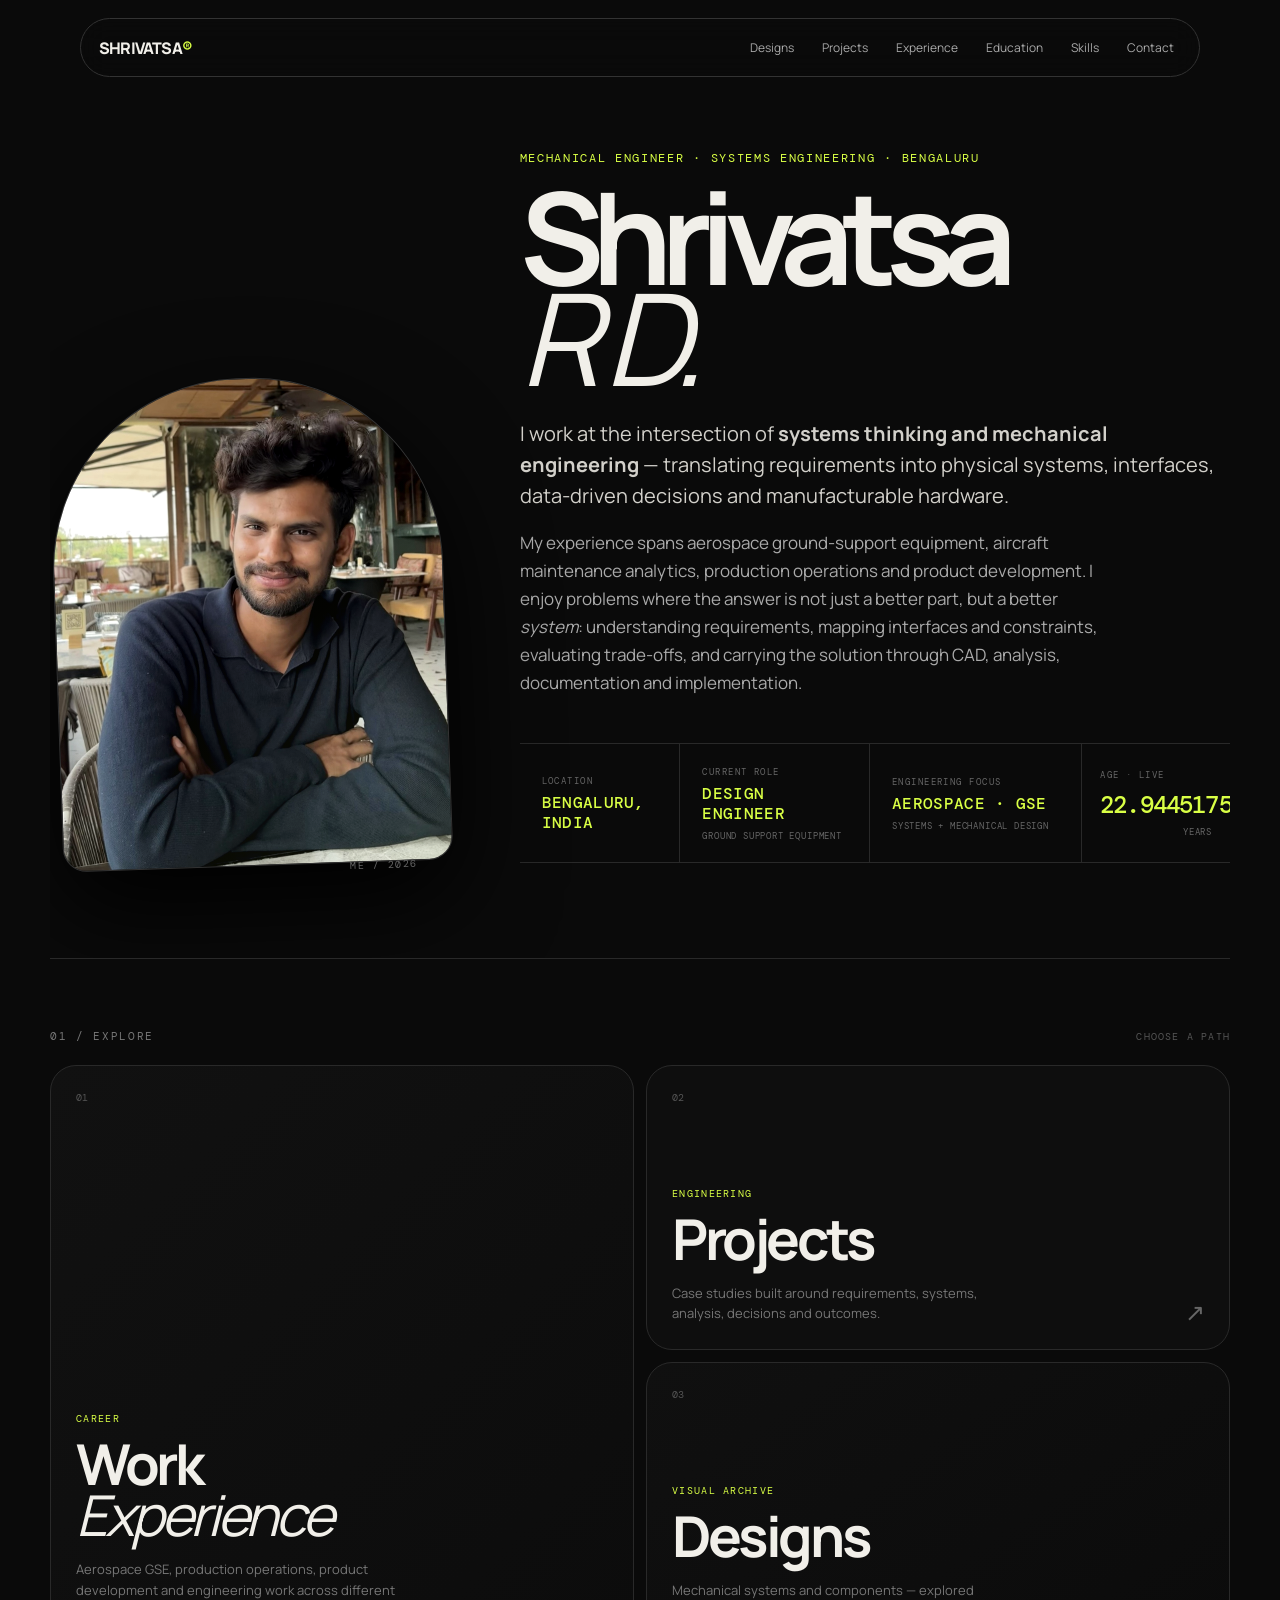
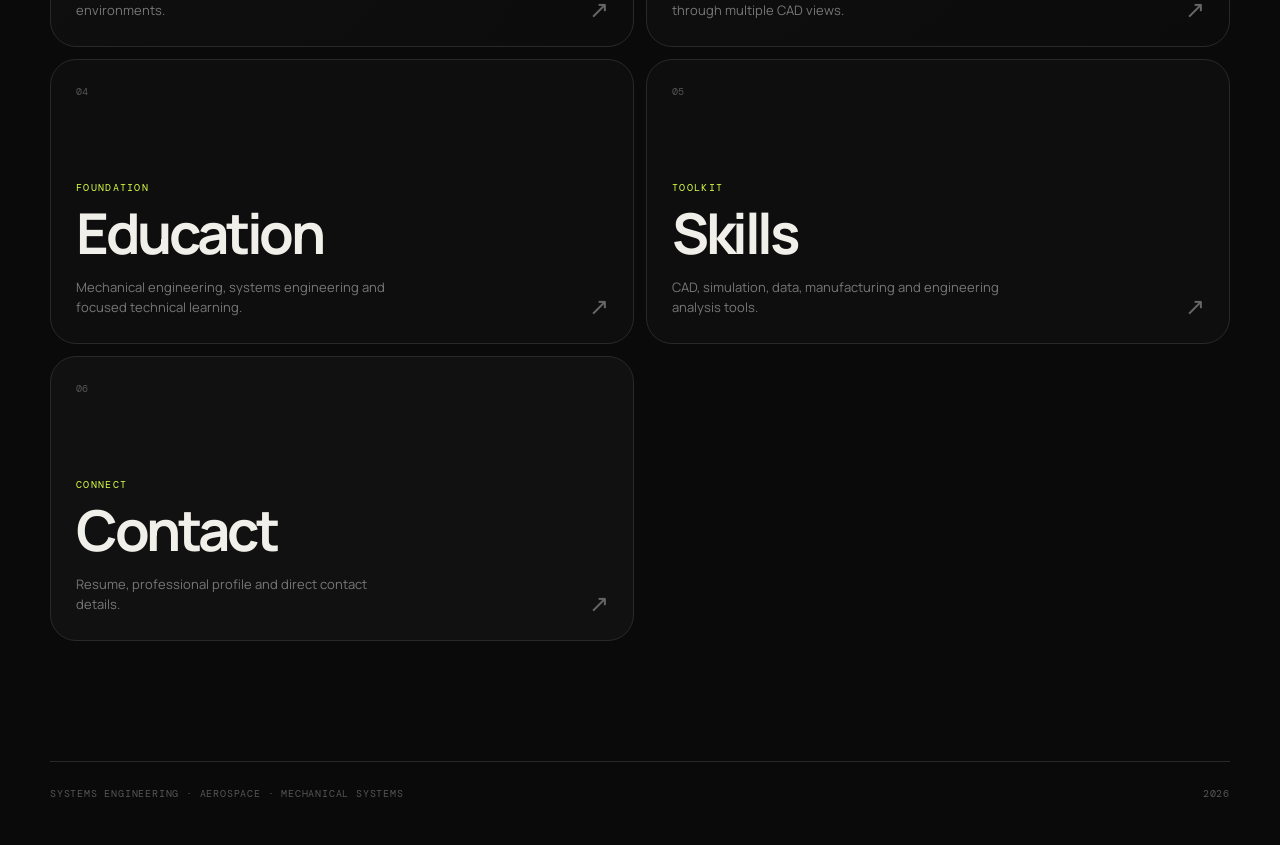
==== index.html @ e2cd22c7 "Move portfolio files to repository root" ====
<!doctype html>
<html lang="en">
<head>
<meta charset="utf-8"><meta name="viewport" content="width=device-width,initial-scale=1">
<title>Shrivatsa R D — Systems Engineering & Mechanical Design</title>
<link rel="stylesheet" href="css/style.css">
</head>
<body class="home-page">
<nav><a class="logo" href="index.html">SHRIVATSA<span>®</span></a><div class="links"><a href="designs.html">Designs</a><a href="projects.html">Projects</a><a href="experience.html">Experience</a><a href="education.html">Education</a><a href="skills.html">Skills</a><a href="contact.html">Contact</a></div></nav>
<main class="container home-hub">
<section class="home-intro">
  <div class="intro-visual"><div class="portrait-frame"><img src="assets/profile.jpg" alt="Shrivatsa R D"></div><span class="portrait-note">ME / 2026</span></div>
  <div class="intro-copy">
    <div class="kicker">Mechanical Engineer · Systems Engineering · Bengaluru</div>
    <h1>Shrivatsa<br><i>R D.</i></h1>
    <p class="intro-lead">I work at the intersection of <strong>systems thinking and mechanical engineering</strong> — translating requirements into physical systems, interfaces, data-driven decisions and manufacturable hardware.</p>
    <p class="intro-detail">My experience spans aerospace ground-support equipment, aircraft maintenance analytics, production operations and product development. I enjoy problems where the answer is not just a better part, but a better <em>system</em>: understanding requirements, mapping interfaces and constraints, evaluating trade-offs, and carrying the solution through CAD, analysis, documentation and implementation.</p>
    <div class="profile-snapshot">
  <div class="snapshot-item"><small>LOCATION</small><strong>BENGALURU, INDIA</strong></div>
  <div class="snapshot-item"><small>CURRENT ROLE</small><strong>DESIGN ENGINEER</strong><span>GROUND SUPPORT EQUIPMENT</span></div>
  <div class="snapshot-item"><small>ENGINEERING FOCUS</small><strong>AEROSPACE · GSE</strong><span>SYSTEMS + MECHANICAL DESIGN</span></div>
  <div class="snapshot-item age-readout"><small>AGE · LIVE</small><strong id="live-age">22.0000000000</strong><span>YEARS</span></div>
</div>
  </div>
</section>
<section class="hub-section">
  <div class="hub-heading"><span class="eyebrow">01 / Explore</span><span class="hub-caption">Choose a path</span></div>
  <div class="hub-grid">
    <a class="hub-card hub-card-large" href="experience.html"><span class="hub-index">01</span><div><span class="hub-label">Career</span><h2>Work<br><i>Experience</i></h2><p>Aerospace GSE, production operations, product development and engineering work across different environments.</p></div><span class="hub-arrow">↗</span></a>
    <a class="hub-card" href="projects.html"><span class="hub-index">02</span><div><span class="hub-label">Engineering</span><h2>Projects</h2><p>Case studies built around requirements, systems, analysis, decisions and outcomes.</p></div><span class="hub-arrow">↗</span></a>
    <a class="hub-card hub-design" href="designs.html"><span class="hub-index">03</span><div><span class="hub-label">Visual archive</span><h2>Designs</h2><p>Mechanical systems and components — explored through multiple CAD views.</p></div><span class="hub-arrow">↗</span></a>
    <a class="hub-card" href="education.html"><span class="hub-index">04</span><div><span class="hub-label">Foundation</span><h2>Education</h2><p>Mechanical engineering, systems engineering and focused technical learning.</p></div><span class="hub-arrow">↗</span></a>
    <a class="hub-card" href="skills.html"><span class="hub-index">05</span><div><span class="hub-label">Toolkit</span><h2>Skills</h2><p>CAD, simulation, data, manufacturing and engineering analysis tools.</p></div><span class="hub-arrow">↗</span></a>
    <a class="hub-card hub-contact" href="contact.html"><span class="hub-index">06</span><div><span class="hub-label">Connect</span><h2>Contact</h2><p>Resume, professional profile and direct contact details.</p></div><span class="hub-arrow">↗</span></a>
  </div>
</section>
<section class="home-end"><span>SYSTEMS ENGINEERING · AEROSPACE · MECHANICAL SYSTEMS</span><span>2026</span></section>
</main>
<script src="js/main.js"></script></body></html>
---- css/style.css ----
@import url('https://fonts.googleapis.com/css2?family=DM+Mono:wght@300;400;500&family=Manrope:wght@400;500;600;700;800&display=swap');
:root{--bg:#0a0a0a;--fg:#f1efe9;--muted:#92908a;--line:#292929;--accent:#d9ff45}
*{box-sizing:border-box}html{scroll-behavior:smooth}body{margin:0;background:var(--bg);color:var(--fg);font-family:Manrope,Arial,sans-serif}a{color:inherit;text-decoration:none}img{max-width:100%;display:block}
nav{position:fixed;z-index:20;top:18px;left:50%;transform:translateX(-50%);width:min(1120px,calc(100% - 32px));display:flex;justify-content:space-between;align-items:center;padding:12px 14px 12px 18px;border:1px solid #333;background:#0a0a0acc;backdrop-filter:blur(14px);border-radius:999px}
.logo{font-weight:800;letter-spacing:-.05em}.logo span{color:var(--accent)}
.links{display:flex;gap:6px}.links a{font-size:12px;color:#aaa;padding:8px 11px;border-radius:999px}.links a:hover,.links a.active{background:#202020;color:#fff}
.container{width:min(1120px,calc(100% - 40px));margin:auto}.hero{min-height:92vh;display:grid;align-items:end;padding:150px 0 70px;position:relative;overflow:hidden}
.kicker{font:12px 'DM Mono',monospace;color:var(--accent);text-transform:uppercase;letter-spacing:.14em}.hero h1{font-size:clamp(56px,10vw,132px);line-height:.84;letter-spacing:-.075em;margin:18px 0 30px;max-width:1050px}.hero p{max-width:620px;color:#b0aea7;font-size:17px;line-height:1.65}
.grid2{display:grid;grid-template-columns:1.4fr .6fr;gap:80px}.section{padding:100px 0;border-top:1px solid var(--line)}.section h2{font-size:42px;letter-spacing:-.05em;margin:0 0 35px}.eyebrow{font:11px 'DM Mono';color:#777;text-transform:uppercase;letter-spacing:.15em}
.cards{display:grid;grid-template-columns:repeat(2,1fr);gap:14px}.card{border:1px solid var(--line);border-radius:24px;overflow:hidden;background:#101010;transition:.35s}.card:hover{transform:translateY(-7px);border-color:#555}.card .media{aspect-ratio:1.35;background:#161616;overflow:hidden}.card img{width:100%;height:100%;object-fit:cover;transition:.6s}.card:hover img{transform:scale(1.035)}.cardbody{padding:22px}.card h3{font-size:22px;margin:0 0 9px;letter-spacing:-.035em}.card p{margin:0;color:#85837d;font-size:13px;line-height:1.6}.tags{display:flex;flex-wrap:wrap;gap:7px;margin-top:16px}.tag{font:10px 'DM Mono';border:1px solid #333;padding:6px 8px;border-radius:999px;color:#aaa}
.list{display:grid;gap:0}.row{display:grid;grid-template-columns:170px 1fr;gap:30px;padding:28px 0;border-top:1px solid var(--line)}.row:first-child{border-top:0}.date{font:11px 'DM Mono';color:#777}.row h3{margin:0 0 8px;font-size:21px}.row h4{margin:0 0 15px;color:#aaa;font-weight:500}.row ul{margin:0;padding-left:18px;color:#9a9891;line-height:1.75;font-size:14px}
.skillgrid{display:grid;grid-template-columns:repeat(3,1fr);gap:1px;background:var(--line);border:1px solid var(--line)}.skill{background:var(--bg);padding:25px}.skill b{display:block;margin-bottom:8px}.skill small{color:#777}
footer{padding:80px 0 35px;color:#666;font:11px 'DM Mono';display:flex;justify-content:space-between}
.design-stage{position:relative;height:690px;margin-top:30px;overflow:hidden;border:1px solid var(--line);border-radius:30px;background:radial-gradient(circle at 50% 50%,#191919,#090909 65%)}.design-stage:before{content:"";position:absolute;inset:0;background-image:linear-gradient(#ffffff08 1px,transparent 1px),linear-gradient(90deg,#ffffff08 1px,transparent 1px);background-size:60px 60px;mask-image:linear-gradient(to bottom,transparent,#000 20%,#000 80%,transparent)}
.design-slide{position:absolute;inset:6%;display:flex;align-items:center;justify-content:center;opacity:0;transform:translateY(70px) scale(.86) rotate(-2deg);transition:opacity .7s,transform .8s}.design-slide.active{opacity:1;transform:translateY(0) scale(1) rotate(0)}.design-slide img{max-height:82%;max-width:86%;object-fit:contain;filter:drop-shadow(0 30px 40px #000)}.design-label{position:absolute;left:28px;bottom:25px;font:12px 'DM Mono';color:#888}.design-counter{position:absolute;right:28px;top:25px;font:11px 'DM Mono';color:#777}
.project-hero{padding:160px 0 70px}.project-hero h1{font-size:clamp(45px,7vw,90px);line-height:.9;letter-spacing:-.065em;max-width:900px;margin:15px 0}.meta{display:flex;gap:9px;flex-wrap:wrap;margin:25px 0}.project-content{display:grid;grid-template-columns:1fr 1.6fr;gap:80px;padding-bottom:100px}.project-content .copy{color:#a5a29b;line-height:1.8;font-size:15px}.project-content h2{color:#fff;font-size:14px;text-transform:uppercase;letter-spacing:.1em;margin-top:38px}.project-images{display:grid;gap:14px}.project-images img{width:100%;border-radius:18px;background:#111}
.back{font:11px 'DM Mono';color:#777}.metric{font-size:38px;letter-spacing:-.05em;color:var(--accent);font-weight:700}.metriclabel{font-size:12px;color:#777;margin-top:4px}
@media(max-width:760px){nav{top:10px}.links a{display:none}.links a:nth-child(2),.links a:nth-child(4){display:block}.hero{min-height:82vh;padding-top:120px}.hero h1{font-size:64px}.grid2,.project-content{grid-template-columns:1fr;gap:35px}.cards{grid-template-columns:1fr}.row{grid-template-columns:1fr;gap:8px}.skillgrid{grid-template-columns:1fr 1fr}.design-stage{height:500px}footer{display:block;line-height:2}.section{padding:70px 0}}

/* Home hub */
.home-hub{width:min(1180px,calc(100% - 40px))}.home-intro{min-height:88vh;padding:170px 0 75px;display:flex;flex-direction:column;justify-content:flex-end}.home-intro h1{font-size:clamp(76px,13vw,175px);line-height:.78;letter-spacing:-.09em;margin:22px 0 35px}.home-intro h1 i{font-weight:400}.home-intro p{max-width:590px;color:#aaa;font-size:17px;line-height:1.65;margin:0}.scroll-note{margin-top:65px;font:10px 'DM Mono';letter-spacing:.16em;color:#777}.scroll-note span{color:var(--accent);font-size:17px;margin-left:8px}.hub-section{padding:90px 0 120px;border-top:1px solid var(--line)}.hub-heading{display:flex;justify-content:space-between;align-items:center;margin-bottom:22px}.hub-caption{font:10px 'DM Mono';color:#555;text-transform:uppercase;letter-spacing:.12em}.hub-grid{display:grid;grid-template-columns:repeat(2,1fr);gap:12px}.hub-card{min-height:285px;border:1px solid var(--line);border-radius:26px;background:#0e0e0e;padding:25px;display:flex;flex-direction:column;justify-content:space-between;position:relative;overflow:hidden;transition:transform .45s cubic-bezier(.2,.8,.2,1),border-color .3s,background .3s}.hub-card:hover{transform:translateY(-7px);border-color:#505050;background:#141414}.hub-card::after{content:"";position:absolute;width:190px;height:190px;border-radius:50%;right:-75px;bottom:-85px;background:var(--accent);opacity:0;filter:blur(35px);transition:.5s}.hub-card:hover::after{opacity:.08}.hub-card-large{grid-row:span 2;min-height:582px}.hub-index{font:10px 'DM Mono';color:#555}.hub-label{font:10px 'DM Mono';color:var(--accent);text-transform:uppercase;letter-spacing:.13em}.hub-card h2{font-size:clamp(35px,4.4vw,62px);line-height:.9;letter-spacing:-.06em;margin:12px 0 18px}.hub-card h2 i{font-weight:400}.hub-card p{max-width:330px;color:#777;font-size:13px;line-height:1.6;margin:0}.hub-arrow{position:absolute;right:24px;bottom:21px;font-size:24px;color:#666;transition:.3s}.hub-card:hover .hub-arrow{color:var(--accent);transform:translate(3px,-3px)}.hub-design{background:linear-gradient(145deg,#101010,#0b0b0b)}.hub-contact{background:#111}.home-end{display:flex;justify-content:space-between;padding:25px 0 45px;border-top:1px solid var(--line);font:10px 'DM Mono';color:#555;letter-spacing:.08em}
@media(max-width:760px){.profile-snapshot{grid-template-columns:1fr 1fr}.snapshot-item:nth-child(2){border-right:0}.snapshot-item:nth-child(3){border-top:1px solid var(--line)}.snapshot-item:nth-child(4){border-top:1px solid var(--line)}.snapshot-item.age-readout{border-left:1px solid var(--line);}.home-intro{min-height:80vh;padding-top:120px}.home-intro h1{font-size:76px}.home-intro p{font-size:15px}.hub-grid{grid-template-columns:1fr}.hub-card-large{grid-row:auto;min-height:400px}.hub-card{min-height:250px}.home-end{display:block;line-height:2}.home-end span{display:block}}

/* Systems-oriented home / profile */
.home-intro{min-height:100vh;padding:150px 0 85px;display:grid;grid-template-columns:minmax(300px,.72fr) minmax(0,1.28fr);gap:70px;align-items:end;position:relative;overflow:hidden}
.intro-visual{position:relative;align-self:stretch;display:flex;align-items:flex-end;justify-content:center;padding-bottom:8px}.portrait-frame{width:min(390px,100%);aspect-ratio:4/5;overflow:hidden;border-radius:190px 190px 24px 24px;border:1px solid #333;background:#121212;box-shadow:0 35px 100px #000;transform:rotate(-2deg);position:relative}.portrait-frame:after{content:"";position:absolute;inset:0;background:linear-gradient(145deg,transparent 45%,#d9ff4512);pointer-events:none}.portrait-frame img{width:100%;height:100%;object-fit:cover;object-position:center 35%;filter:saturate(.82) contrast(1.05)}.portrait-note{position:absolute;bottom:2px;right:8%;font:10px 'DM Mono';letter-spacing:.15em;color:#666;transform:rotate(-2deg)}
.intro-copy{padding-bottom:10px}.home-intro h1{font-size:clamp(72px,10vw,150px);line-height:.79;letter-spacing:-.09em;margin:20px 0 30px}.home-intro h1 i{font-weight:400}.intro-lead{max-width:700px!important;color:#d2d0ca!important;font-size:20px!important;line-height:1.55!important;margin:0 0 18px!important}.intro-detail{max-width:690px;color:#85837d;font-size:14px;line-height:1.8;margin:0}.intro-meta{display:flex;gap:22px;flex-wrap:wrap;margin-top:34px;font:10px 'DM Mono';letter-spacing:.12em;color:#5e5c57}.intro-meta span:first-child{color:var(--accent)}
.page-intro{color:#999;max-width:680px;line-height:1.75;font-size:15px}.hub-section{padding-top:70px}.hub-card-large{background:linear-gradient(135deg,#111,#0c0c0c)}

/* NH90 interactive case study */
.nh90-feature{display:grid;grid-template-columns:.82fr 1.18fr;gap:55px;align-items:stretch;padding-bottom:95px}.nh90-copy{padding:25px 0}.nh90-copy h2{font-size:clamp(34px,4vw,58px);line-height:.98;letter-spacing:-.055em;margin:18px 0 25px}.nh90-copy p{color:#999;line-height:1.8;font-size:15px}.nh90-copy strong{color:#ddd;font-weight:600}.nh90-statrow{display:grid;grid-template-columns:repeat(3,1fr);gap:1px;margin-top:38px;border:1px solid var(--line);background:var(--line)}.nh90-statrow div{background:#0c0c0c;padding:18px}.nh90-statrow b{display:block;font:20px 'DM Mono';color:var(--accent);margin-bottom:7px}.nh90-statrow span{font-size:10px;color:#666;text-transform:uppercase;letter-spacing:.08em}
.nh90-gallery{position:relative;min-height:620px;border:1px solid #292929;border-radius:28px;background:radial-gradient(circle at 50% 45%,#1b1b1b,#090909 68%);overflow:hidden}.nh90-gallery:before{content:"";position:absolute;inset:0;background-image:linear-gradient(#ffffff08 1px,transparent 1px),linear-gradient(90deg,#ffffff08 1px,transparent 1px);background-size:55px 55px;mask-image:linear-gradient(to bottom,transparent,#000 18%,#000 82%,transparent)}.gallery-track{position:absolute;inset:0}.gallery-slide{position:absolute;inset:45px 50px 75px;display:flex;align-items:center;justify-content:center;opacity:0;transform:translateX(50px) scale(.94);transition:opacity .45s ease,transform .55s cubic-bezier(.2,.8,.2,1);pointer-events:none;margin:0}.gallery-slide.active{opacity:1;transform:translateX(0) scale(1);pointer-events:auto}.gallery-slide img{max-width:100%;max-height:100%;width:auto;height:auto;object-fit:contain;filter:drop-shadow(0 30px 35px #000)}.gallery-prev,.gallery-next{position:absolute;top:50%;transform:translateY(-50%);width:44px;height:44px;border:1px solid #3a3a3a;border-radius:50%;background:#0d0d0ddd;color:#eee;cursor:pointer;font-size:18px;z-index:3}.gallery-prev{left:18px}.gallery-next{right:18px}.gallery-prev:hover,.gallery-next:hover{border-color:#aaa;color:var(--accent)}.gallery-ui{position:absolute;left:24px;right:24px;bottom:20px;display:flex;justify-content:space-between;align-items:center;z-index:4}.gallery-count{font:10px 'DM Mono';color:#777}.gallery-dots{display:flex;gap:6px}.gallery-dots button{width:28px;height:3px;border:0;background:#333;padding:0;cursor:pointer}.gallery-dots button.active{background:var(--accent)}
.nh90-detail-grid{display:grid;grid-template-columns:.75fr 1.25fr;gap:90px}.nh90-detail-grid h2{font-size:clamp(32px,4vw,52px);line-height:1;letter-spacing:-.055em}.detail-copy{display:grid;grid-template-columns:1fr 1fr;gap:38px 45px}.detail-block{border-top:1px solid var(--line);padding-top:17px}.detail-block span{font:10px 'DM Mono';color:var(--accent);letter-spacing:.12em}.detail-block p{color:#888;font-size:13px;line-height:1.75;margin:12px 0 0}.process-flow{display:flex;align-items:center;justify-content:space-between;gap:12px;flex-wrap:wrap;margin-top:30px;padding:24px;border:1px solid var(--line);border-radius:18px;background:#0d0d0d;font:11px 'DM Mono';color:#999}.process-flow i{color:var(--accent);font-style:normal}.process-flow span{white-space:nowrap}

/* Design archive + modal */
.design-grid{display:grid;grid-template-columns:repeat(2,1fr);gap:14px;padding-bottom:100px}.design-card{appearance:none;text-align:left;color:inherit;font:inherit;border:1px solid var(--line);border-radius:26px;overflow:hidden;background:#0e0e0e;padding:0;cursor:pointer;position:relative;min-height:470px;display:flex;flex-direction:column;justify-content:flex-end;transition:transform .45s cubic-bezier(.2,.8,.2,1),border-color .3s}.design-card:hover{transform:translateY(-8px);border-color:#555}.design-card-wide{grid-column:1/-1;min-height:570px}.design-card img{position:absolute;inset:0;width:100%;height:100%;object-fit:contain;padding:25px;transition:transform .7s cubic-bezier(.2,.8,.2,1),filter .5s}.design-card:after{content:"";position:absolute;inset:45% 0 0;background:linear-gradient(transparent,#070707 80%)}.design-card:hover img{transform:scale(1.04) rotate(-1deg);filter:drop-shadow(0 25px 25px #000)}.design-card>div,.design-card>b,.design-no{position:relative;z-index:2}.design-card>div{padding:28px}.design-card>div span{font:10px 'DM Mono';color:var(--accent);letter-spacing:.12em}.design-card h2{font-size:clamp(28px,4vw,48px);line-height:.95;letter-spacing:-.06em;margin:10px 0 8px}.design-card p{margin:0;color:#777;font-size:12px}.design-card>b{position:absolute;right:25px;bottom:29px;font:10px 'DM Mono';color:#aaa}.design-no{position:absolute;left:25px;top:22px;font:10px 'DM Mono';color:#666}
.design-modal{position:fixed;inset:0;z-index:50;display:none;align-items:center;justify-content:center;padding:24px}.design-modal.open{display:flex}.modal-backdrop{position:absolute;inset:0;background:#000c;backdrop-filter:blur(18px)}.modal-panel{position:relative;z-index:2;width:min(1200px,100%);height:min(760px,90vh);display:grid;grid-template-columns:.42fr 1.58fr;border:1px solid #333;border-radius:30px;background:#0b0b0b;overflow:hidden;box-shadow:0 40px 120px #000}.modal-copy{padding:45px;display:flex;flex-direction:column;justify-content:flex-end;border-right:1px solid var(--line)}.modal-copy h2{font-size:clamp(35px,4vw,62px);line-height:.9;letter-spacing:-.06em;margin:12px 0 20px}.modal-copy p{color:#888;line-height:1.7;font-size:13px;margin:0 0 35px}.modal-count{font:11px 'DM Mono';color:#666}.modal-gallery{position:relative;display:flex;align-items:center;justify-content:center;background:radial-gradient(circle at center,#1a1a1a,#080808 70%);overflow:hidden}.modal-gallery img{max-width:88%;max-height:82%;object-fit:contain;filter:drop-shadow(0 35px 45px #000);transition:opacity .25s,transform .35s}.modal-prev,.modal-next{position:absolute;top:50%;transform:translateY(-50%);width:48px;height:48px;border-radius:50%;border:1px solid #444;background:#0b0b0dcc;color:#fff;font-size:18px;cursor:pointer}.modal-prev{left:22px}.modal-next{right:22px}.modal-prev:hover,.modal-next:hover{border-color:var(--accent);color:var(--accent)}.modal-close{position:absolute;right:18px;top:14px;z-index:4;background:none;border:0;color:#777;font-size:30px;cursor:pointer}.modal-close:hover{color:#fff}
@media(max-width:850px){.home-intro{grid-template-columns:1fr;gap:38px;padding-top:125px}.intro-visual{order:2;min-height:420px}.portrait-frame{width:min(330px,80%)}.intro-copy{order:1}.intro-lead{font-size:17px!important}.nh90-feature,.nh90-detail-grid{grid-template-columns:1fr;gap:35px}.nh90-gallery{min-height:500px}.detail-copy{grid-template-columns:1fr}.design-grid{grid-template-columns:1fr}.design-card-wide{grid-column:auto}.modal-panel{grid-template-columns:1fr;height:88vh}.modal-copy{padding:28px;border-right:0;border-bottom:1px solid var(--line);min-height:210px}.modal-gallery{min-height:0}.modal-copy p{margin-bottom:18px}}
@media(max-width:560px){.profile-snapshot{grid-template-columns:1fr}.snapshot-item,.snapshot-item.age-readout{border-right:0;border-top:1px solid var(--line);padding:18px 20px}.snapshot-item:first-child{border-top:0}.home-intro{padding-top:105px}.intro-visual{min-height:340px}.portrait-frame{width:78%}.intro-meta{gap:10px 15px}.nh90-statrow{grid-template-columns:1fr}.nh90-gallery{min-height:390px}.gallery-slide{inset:35px 35px 60px}.gallery-prev,.gallery-next{width:38px;height:38px}.process-flow{justify-content:flex-start}.process-flow i{display:none}.process-flow span{margin-right:8px}.design-card{min-height:400px}.design-card-wide{min-height:440px}}

.cert-link{color:var(--accent);font:10px "DM Mono";text-transform:uppercase;letter-spacing:.08em;margin-left:4px}.cert-link:hover{text-decoration:underline}

.age-readout{display:inline-grid;grid-template-columns:auto auto;grid-template-rows:auto auto;column-gap:9px;align-items:end;margin-left:auto;padding-left:18px;border-left:1px solid var(--line);min-width:170px}.age-readout small{grid-column:1/3;color:#666;font:9px 'DM Mono';letter-spacing:.16em;margin-bottom:4px}.age-readout strong{font:500 clamp(17px,2vw,25px) 'DM Mono';letter-spacing:-.04em;color:#f1f1ed;font-variant-numeric:tabular-nums}.age-readout em{font:normal 10px 'DM Mono';color:#666;margin-bottom:3px}.age-readout strong{transition:opacity .2s ease}.live-age-tick{opacity:.72}@media(max-width:760px){.age-readout{margin-left:0;width:100%;padding-left:0;border-left:0;border-top:1px solid var(--line);padding-top:14px;margin-top:4px;min-width:0}}

/* Experience redesign */
.experience-timeline{display:grid;gap:18px}.experience-card{border:1px solid var(--line);border-radius:26px;background:#0e0e0e;padding:26px;position:relative;overflow:hidden}.experience-card:before{content:"";position:absolute;left:0;top:0;bottom:0;width:2px;background:linear-gradient(var(--accent),transparent);opacity:.7}.experience-head{display:flex;align-items:center;justify-content:space-between;gap:25px;border-bottom:1px solid var(--line);padding-bottom:22px;margin-bottom:25px}.company-logo{width:170px;height:62px;border:1px solid #242424;border-radius:14px;background:#f5f5f2;padding:9px 13px;display:flex;align-items:center;justify-content:center;overflow:hidden}.company-logo img{max-height:100%;max-width:100%;object-fit:contain}.company-logo.pas-logo{background:#fff}.company-logo.toyota-logo{background:#f7f7f5}.experience-head .date{font-size:10px;color:#777;letter-spacing:.1em}.experience-main{display:grid;grid-template-columns:minmax(0,1.45fr) minmax(260px,.55fr);gap:45px}.experience-main h2{font-size:clamp(28px,3.2vw,46px);line-height:.98;letter-spacing:-.055em;margin:10px 0 10px}.experience-main h4{margin:0 0 20px;color:#aaa;font-weight:500}.experience-main ul{margin:0;padding-left:18px;color:#92908a;line-height:1.8;font-size:14px}.experience-links{border-left:1px solid var(--line);padding-left:25px;display:flex;flex-direction:column;align-items:stretch}.link-label{font:9px 'DM Mono';color:#555;letter-spacing:.15em;text-transform:uppercase;margin:4px 0 10px}.linked-project{display:flex;justify-content:space-between;gap:15px;border:1px solid #292929;border-radius:14px;padding:14px;color:#ddd;font-size:12px;line-height:1.45;transition:.3s;background:#111}.linked-project:hover{border-color:#555;transform:translateX(3px)}.linked-project b{color:var(--accent);font-size:15px}.linked-skills{display:flex;flex-wrap:wrap;gap:7px}.linked-skills a{font:9px 'DM Mono';border:1px solid #303030;border-radius:999px;padding:7px 9px;color:#999;transition:.25s}.linked-skills a:hover{border-color:var(--accent);color:var(--accent)}

/* Skills redesign */
.skill-flow{display:grid;grid-template-columns:1fr auto 1fr auto 1fr auto 1fr auto 1fr;gap:10px;align-items:stretch}.skill-flow>div{border:1px solid var(--line);border-radius:18px;background:#0e0e0e;padding:19px;min-height:145px;display:flex;flex-direction:column;justify-content:space-between}.skill-flow span,.cluster-no{font:9px 'DM Mono';color:var(--accent);letter-spacing:.12em}.skill-flow b{font-size:17px;letter-spacing:-.03em}.skill-flow small{color:#777;font-size:11px;line-height:1.5}.skill-flow>i{font:18px 'DM Mono';color:#444;align-self:center;font-style:normal}.skill-layout{display:grid;grid-template-columns:.55fr 1.45fr;gap:70px}.skill-layout h2{font-size:clamp(38px,4vw,60px);line-height:.92;margin-top:18px}.skill-intro{color:#777;line-height:1.75;font-size:13px}.skill-matrix{display:grid;grid-template-columns:repeat(2,1fr);gap:12px}.skill-cluster{border:1px solid var(--line);border-radius:22px;padding:24px;background:#0e0e0e;min-height:230px;transition:.3s;position:relative;overflow:hidden}.skill-cluster:hover{transform:translateY(-4px);border-color:#444}.skill-cluster:after{content:"";position:absolute;width:130px;height:130px;right:-70px;top:-70px;border-radius:50%;background:var(--accent);filter:blur(35px);opacity:.05}.skill-cluster h3{font-size:22px;letter-spacing:-.04em;margin:28px 0 10px}.skill-cluster p{color:#777;font-size:12px;line-height:1.7;margin:0}.skill-cluster .tags{margin-top:22px}.skill-cluster .tag{transition:.25s}.skill-cluster .tag:hover{border-color:var(--accent);color:var(--accent)}.tool-wall{display:flex;flex-wrap:wrap;gap:10px}.tool-wall span{border:1px solid #292929;border-radius:999px;padding:13px 16px;color:#aaa;font:11px 'DM Mono';background:#0d0d0d;transition:.25s}.tool-wall span:hover{color:#fff;border-color:#555;transform:translateY(-2px)}.soft-grid{display:grid;grid-template-columns:1fr 1fr;gap:14px}.soft-grid>div{border-top:1px solid var(--line);padding-top:16px}.soft-grid b{font-size:14px}.soft-grid p{color:#777;font-size:12px;line-height:1.7;margin:8px 0 0}
@media(max-width:980px){.experience-main{grid-template-columns:1fr}.experience-links{border-left:0;border-top:1px solid var(--line);padding:22px 0 0}.skill-flow{grid-template-columns:1fr 1fr;gap:12px}.skill-flow>i{display:none}.skill-layout{grid-template-columns:1fr;gap:40px}}
@media(max-width:760px){.experience-card{padding:20px}.experience-head{align-items:flex-start;flex-direction:column}.company-logo{width:150px}.skill-matrix{grid-template-columns:1fr}.soft-grid{grid-template-columns:1fr}.skill-flow{grid-template-columns:1fr}}
.life-entry{padding-top:70px}.life-entry .row{border:1px solid #292929;border-radius:22px;padding:28px 30px;background:#0e0e0e;transition:.3s}.life-entry .row:hover{border-color:#444;transform:translateY(-3px)}.life-entry .row h3{font-size:28px}.life-entry .row h4{color:#aaa}

/* Homepage profile snapshot */
.profile-snapshot{display:grid;grid-template-columns:1fr 1.18fr 1.32fr .92fr;margin-top:45px;border-top:1px solid var(--line);border-bottom:1px solid var(--line);min-width:0}
.snapshot-item{min-width:0;padding:22px 22px 20px;border-right:1px solid var(--line);display:flex;flex-direction:column;justify-content:center;gap:6px}
.snapshot-item:first-child{padding-left:22px}
.snapshot-item:last-child{border-right:0}
.snapshot-item small{font:9px 'DM Mono';letter-spacing:.16em;color:#666}
.snapshot-item strong{font:500 16px 'DM Mono';letter-spacing:.02em;color:var(--accent);line-height:1.25}
.snapshot-item span{font:9px 'DM Mono';letter-spacing:.09em;color:#666;line-height:1.4}
.snapshot-item.age-readout{display:flex;min-width:0;margin:0;padding:22px 18px 20px;border-left:0;border-top:0;border-right:0;grid-template-columns:none;grid-template-rows:none;align-items:flex-start;gap:6px}
.snapshot-item.age-readout strong{font-size:clamp(17px,1.85vw,25px);letter-spacing:-.035em;color:var(--accent);font-variant-numeric:tabular-nums;white-space:nowrap}
.snapshot-item.age-readout span{align-self:flex-end;margin-top:-1px}

/* Project cover imagery */
.project-cover{aspect-ratio:1.55!important;background:#111;overflow:hidden;position:relative}
.project-cover img{width:100%;height:100%;object-fit:contain!important;padding:22px;transition:transform .6s ease,filter .45s ease}
.card:hover .project-cover img{transform:scale(1.035);filter:brightness(1.06)}
.project-cover-data{display:flex;align-items:flex-end;background:radial-gradient(circle at 75% 20%,#d9ff4510,transparent 35%),linear-gradient(145deg,#151515,#0a0a0a)}
.data-cover{padding:28px;display:flex;flex-direction:column;gap:10px}
.data-cover span,.data-cover i{font:9px 'DM Mono';letter-spacing:.15em;color:#777;font-style:normal}
.data-cover strong{font-size:clamp(30px,4vw,54px);line-height:.86;letter-spacing:-.06em;color:#f1f1ed}
.data-cover i{color:var(--accent)}

@media(max-width:760px){.profile-snapshot{grid-template-columns:1fr 1fr}.snapshot-item:nth-child(2){border-right:0}.snapshot-item:nth-child(3){border-top:1px solid var(--line)}.snapshot-item:nth-child(4){border-top:1px solid var(--line);border-left:1px solid var(--line)}.snapshot-item.age-readout{border-left:0;}.project-cover{aspect-ratio:1.35!important}.project-cover img{padding:16px}}
@media(max-width:560px){.profile-snapshot{grid-template-columns:1fr}.snapshot-item,.snapshot-item.age-readout{border-right:0!important;border-left:0!important;border-top:1px solid var(--line);padding:18px 20px}.snapshot-item:first-child{border-top:0}.project-cover{aspect-ratio:1.25!important}.project-cover img{padding:12px}}
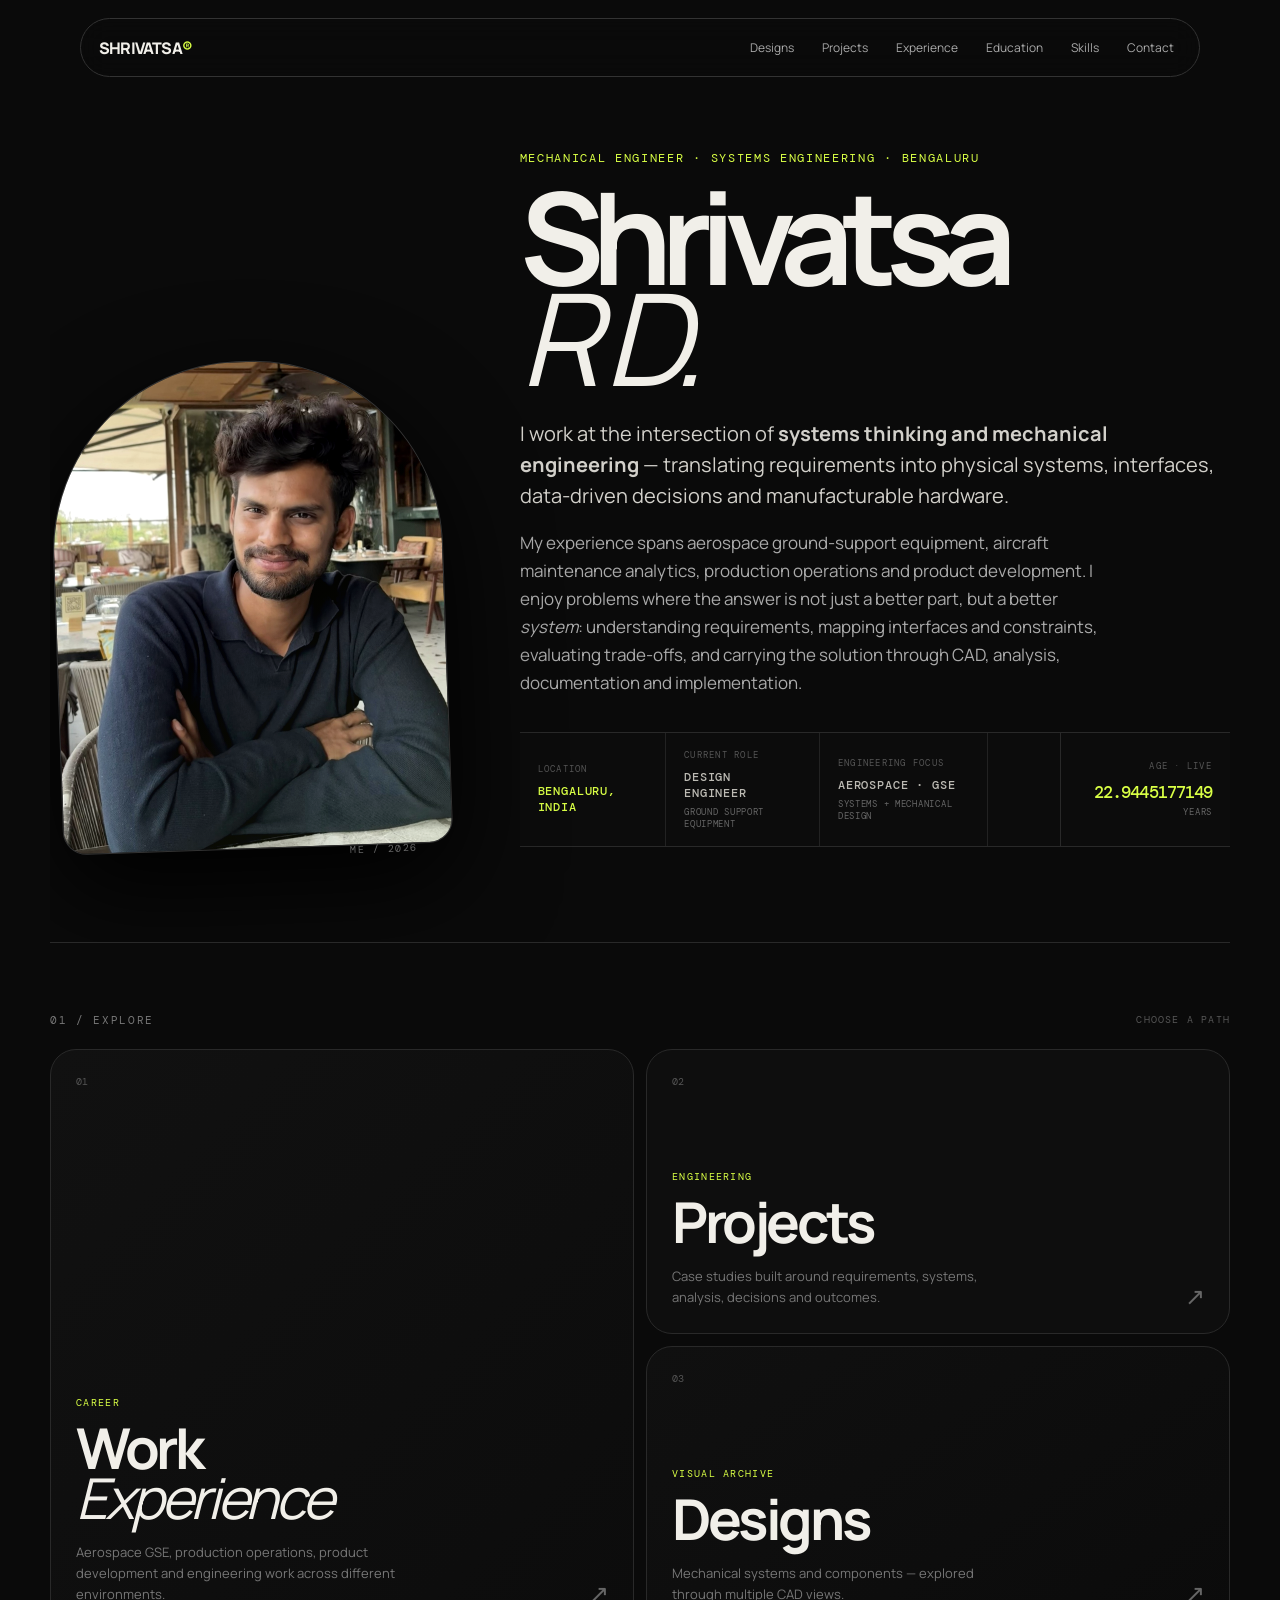
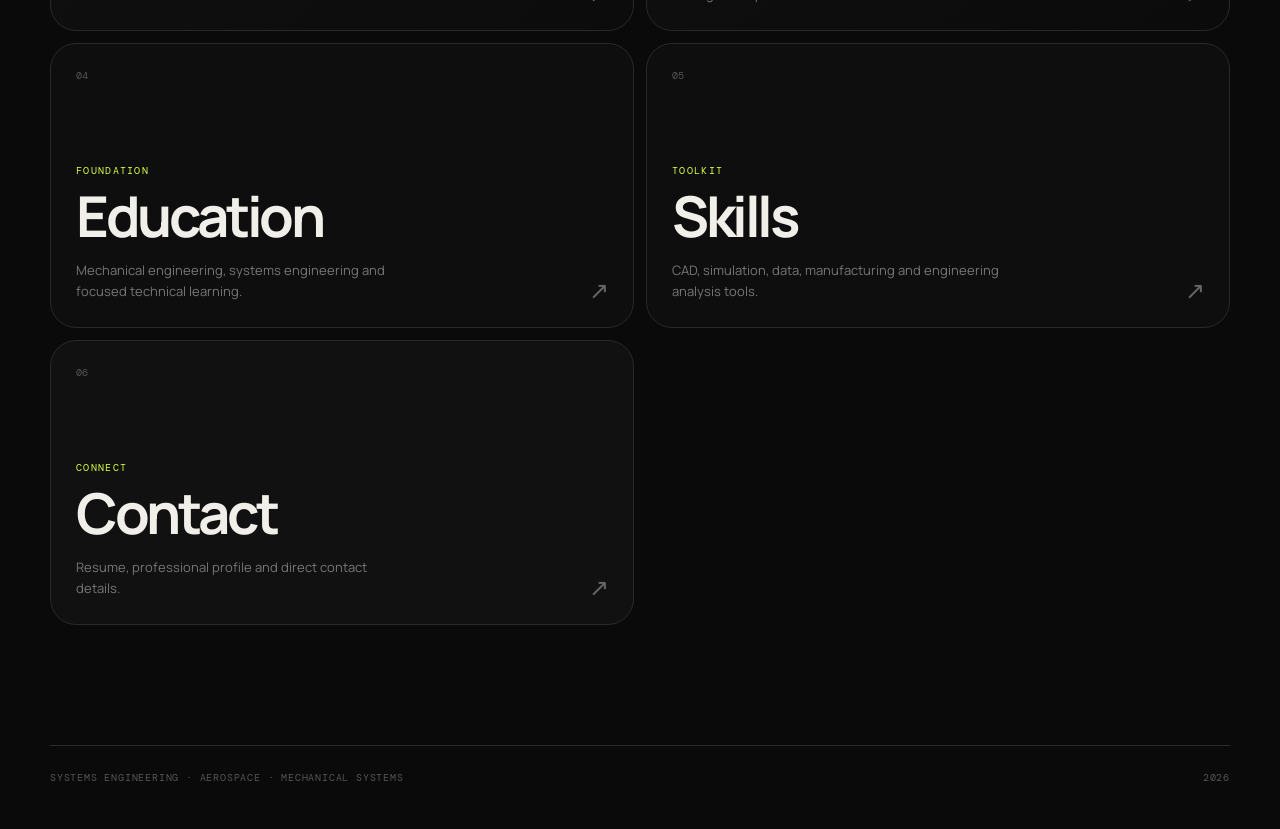
==== commit 68c23296: "version update with google tracking" ====
--- a/index.html
+++ b/index.html
@@ -4,6 +4,15 @@
 <meta charset="utf-8"><meta name="viewport" content="width=device-width,initial-scale=1">
 <title>Shrivatsa R D — Systems Engineering & Mechanical Design</title>
 <link rel="stylesheet" href="css/style.css">
+<!-- Google tag (gtag.js) -->
+<script async src="https://www.googletagmanager.com/gtag/js?id=G-2WK6SM6V4Y"></script>
+<script>
+  window.dataLayer = window.dataLayer || [];
+  function gtag(){dataLayer.push(arguments);}
+  gtag('js', new Date());
+
+  gtag('config', 'G-2WK6SM6V4Y');
+</script>
 </head>
 <body class="home-page">
 <nav><a class="logo" href="index.html">SHRIVATSA<span>®</span></a><div class="links"><a href="designs.html">Designs</a><a href="projects.html">Projects</a><a href="experience.html">Experience</a><a href="education.html">Education</a><a href="skills.html">Skills</a><a href="contact.html">Contact</a></div></nav>
--- a/css/style.css
+++ b/css/style.css
@@ -8,7 +8,7 @@
 .container{width:min(1120px,calc(100% - 40px));margin:auto}.hero{min-height:92vh;display:grid;align-items:end;padding:150px 0 70px;position:relative;overflow:hidden}
 .kicker{font:12px 'DM Mono',monospace;color:var(--accent);text-transform:uppercase;letter-spacing:.14em}.hero h1{font-size:clamp(56px,10vw,132px);line-height:.84;letter-spacing:-.075em;margin:18px 0 30px;max-width:1050px}.hero p{max-width:620px;color:#b0aea7;font-size:17px;line-height:1.65}
 .grid2{display:grid;grid-template-columns:1.4fr .6fr;gap:80px}.section{padding:100px 0;border-top:1px solid var(--line)}.section h2{font-size:42px;letter-spacing:-.05em;margin:0 0 35px}.eyebrow{font:11px 'DM Mono';color:#777;text-transform:uppercase;letter-spacing:.15em}
-.cards{display:grid;grid-template-columns:repeat(2,1fr);gap:14px}.card{border:1px solid var(--line);border-radius:24px;overflow:hidden;background:#101010;transition:.35s}.card:hover{transform:translateY(-7px);border-color:#555}.card .media{aspect-ratio:1.35;background:#161616;overflow:hidden}.card img{width:100%;height:100%;object-fit:cover;transition:.6s}.card:hover img{transform:scale(1.035)}.cardbody{padding:22px}.card h3{font-size:22px;margin:0 0 9px;letter-spacing:-.035em}.card p{margin:0;color:#85837d;font-size:13px;line-height:1.6}.tags{display:flex;flex-wrap:wrap;gap:7px;margin-top:16px}.tag{font:10px 'DM Mono';border:1px solid #333;padding:6px 8px;border-radius:999px;color:#aaa}
+.cards{display:grid;grid-template-columns:repeat(2,1fr);gap:14px}.card{border:1px solid var(--line);border-radius:24px;overflow:hidden;background:#101010;transition:.35s}.card:hover{transform:translateY(-7px);border-color:#555}.card .media{aspect-ratio:1.35;background:#161616;overflow:hidden}.card img{width:100%;height:100%;object-fit:cover;transition:.6s}.card:hover img{transform:scale(1.035)}.project-cards .project-card{display:flex;flex-direction:column}.project-cards .project-cover{height:250px;aspect-ratio:auto;border-bottom:1px solid var(--line);background:#0b0b0b;display:flex;align-items:center;justify-content:center;overflow:hidden}.project-cards .project-cover img{width:100%;height:100%;object-fit:contain;padding:0;transition:transform .6s}.project-cards .project-card:hover .project-cover img{transform:scale(1.025)}.project-cards .fault-cover{padding:0}.project-cards .fault-cover svg{width:100%;height:100%;display:block}.project-cards .cardbody{flex:1}.cardbody{padding:22px}.card h3{font-size:22px;margin:0 0 9px;letter-spacing:-.035em}.card p{margin:0;color:#85837d;font-size:13px;line-height:1.6}.tags{display:flex;flex-wrap:wrap;gap:7px;margin-top:16px}.tag{font:10px 'DM Mono';border:1px solid #333;padding:6px 8px;border-radius:999px;color:#aaa}
 .list{display:grid;gap:0}.row{display:grid;grid-template-columns:170px 1fr;gap:30px;padding:28px 0;border-top:1px solid var(--line)}.row:first-child{border-top:0}.date{font:11px 'DM Mono';color:#777}.row h3{margin:0 0 8px;font-size:21px}.row h4{margin:0 0 15px;color:#aaa;font-weight:500}.row ul{margin:0;padding-left:18px;color:#9a9891;line-height:1.75;font-size:14px}
 .skillgrid{display:grid;grid-template-columns:repeat(3,1fr);gap:1px;background:var(--line);border:1px solid var(--line)}.skill{background:var(--bg);padding:25px}.skill b{display:block;margin-bottom:8px}.skill small{color:#777}
 footer{padding:80px 0 35px;color:#666;font:11px 'DM Mono';display:flex;justify-content:space-between}
@@ -20,7 +20,7 @@
 
 /* Home hub */
 .home-hub{width:min(1180px,calc(100% - 40px))}.home-intro{min-height:88vh;padding:170px 0 75px;display:flex;flex-direction:column;justify-content:flex-end}.home-intro h1{font-size:clamp(76px,13vw,175px);line-height:.78;letter-spacing:-.09em;margin:22px 0 35px}.home-intro h1 i{font-weight:400}.home-intro p{max-width:590px;color:#aaa;font-size:17px;line-height:1.65;margin:0}.scroll-note{margin-top:65px;font:10px 'DM Mono';letter-spacing:.16em;color:#777}.scroll-note span{color:var(--accent);font-size:17px;margin-left:8px}.hub-section{padding:90px 0 120px;border-top:1px solid var(--line)}.hub-heading{display:flex;justify-content:space-between;align-items:center;margin-bottom:22px}.hub-caption{font:10px 'DM Mono';color:#555;text-transform:uppercase;letter-spacing:.12em}.hub-grid{display:grid;grid-template-columns:repeat(2,1fr);gap:12px}.hub-card{min-height:285px;border:1px solid var(--line);border-radius:26px;background:#0e0e0e;padding:25px;display:flex;flex-direction:column;justify-content:space-between;position:relative;overflow:hidden;transition:transform .45s cubic-bezier(.2,.8,.2,1),border-color .3s,background .3s}.hub-card:hover{transform:translateY(-7px);border-color:#505050;background:#141414}.hub-card::after{content:"";position:absolute;width:190px;height:190px;border-radius:50%;right:-75px;bottom:-85px;background:var(--accent);opacity:0;filter:blur(35px);transition:.5s}.hub-card:hover::after{opacity:.08}.hub-card-large{grid-row:span 2;min-height:582px}.hub-index{font:10px 'DM Mono';color:#555}.hub-label{font:10px 'DM Mono';color:var(--accent);text-transform:uppercase;letter-spacing:.13em}.hub-card h2{font-size:clamp(35px,4.4vw,62px);line-height:.9;letter-spacing:-.06em;margin:12px 0 18px}.hub-card h2 i{font-weight:400}.hub-card p{max-width:330px;color:#777;font-size:13px;line-height:1.6;margin:0}.hub-arrow{position:absolute;right:24px;bottom:21px;font-size:24px;color:#666;transition:.3s}.hub-card:hover .hub-arrow{color:var(--accent);transform:translate(3px,-3px)}.hub-design{background:linear-gradient(145deg,#101010,#0b0b0b)}.hub-contact{background:#111}.home-end{display:flex;justify-content:space-between;padding:25px 0 45px;border-top:1px solid var(--line);font:10px 'DM Mono';color:#555;letter-spacing:.08em}
-@media(max-width:760px){.profile-snapshot{grid-template-columns:1fr 1fr}.snapshot-item:nth-child(2){border-right:0}.snapshot-item:nth-child(3){border-top:1px solid var(--line)}.snapshot-item:nth-child(4){border-top:1px solid var(--line)}.snapshot-item.age-readout{border-left:1px solid var(--line);}.home-intro{min-height:80vh;padding-top:120px}.home-intro h1{font-size:76px}.home-intro p{font-size:15px}.hub-grid{grid-template-columns:1fr}.hub-card-large{grid-row:auto;min-height:400px}.hub-card{min-height:250px}.home-end{display:block;line-height:2}.home-end span{display:block}}
+@media(max-width:760px){.home-intro{min-height:80vh;padding-top:120px}.home-intro h1{font-size:76px}.home-intro p{font-size:15px}.hub-grid{grid-template-columns:1fr}.hub-card-large{grid-row:auto;min-height:400px}.hub-card{min-height:250px}.home-end{display:block;line-height:2}.home-end span{display:block}}
 
 /* Systems-oriented home / profile */
 .home-intro{min-height:100vh;padding:150px 0 85px;display:grid;grid-template-columns:minmax(300px,.72fr) minmax(0,1.28fr);gap:70px;align-items:end;position:relative;overflow:hidden}
@@ -37,7 +37,7 @@
 .design-grid{display:grid;grid-template-columns:repeat(2,1fr);gap:14px;padding-bottom:100px}.design-card{appearance:none;text-align:left;color:inherit;font:inherit;border:1px solid var(--line);border-radius:26px;overflow:hidden;background:#0e0e0e;padding:0;cursor:pointer;position:relative;min-height:470px;display:flex;flex-direction:column;justify-content:flex-end;transition:transform .45s cubic-bezier(.2,.8,.2,1),border-color .3s}.design-card:hover{transform:translateY(-8px);border-color:#555}.design-card-wide{grid-column:1/-1;min-height:570px}.design-card img{position:absolute;inset:0;width:100%;height:100%;object-fit:contain;padding:25px;transition:transform .7s cubic-bezier(.2,.8,.2,1),filter .5s}.design-card:after{content:"";position:absolute;inset:45% 0 0;background:linear-gradient(transparent,#070707 80%)}.design-card:hover img{transform:scale(1.04) rotate(-1deg);filter:drop-shadow(0 25px 25px #000)}.design-card>div,.design-card>b,.design-no{position:relative;z-index:2}.design-card>div{padding:28px}.design-card>div span{font:10px 'DM Mono';color:var(--accent);letter-spacing:.12em}.design-card h2{font-size:clamp(28px,4vw,48px);line-height:.95;letter-spacing:-.06em;margin:10px 0 8px}.design-card p{margin:0;color:#777;font-size:12px}.design-card>b{position:absolute;right:25px;bottom:29px;font:10px 'DM Mono';color:#aaa}.design-no{position:absolute;left:25px;top:22px;font:10px 'DM Mono';color:#666}
 .design-modal{position:fixed;inset:0;z-index:50;display:none;align-items:center;justify-content:center;padding:24px}.design-modal.open{display:flex}.modal-backdrop{position:absolute;inset:0;background:#000c;backdrop-filter:blur(18px)}.modal-panel{position:relative;z-index:2;width:min(1200px,100%);height:min(760px,90vh);display:grid;grid-template-columns:.42fr 1.58fr;border:1px solid #333;border-radius:30px;background:#0b0b0b;overflow:hidden;box-shadow:0 40px 120px #000}.modal-copy{padding:45px;display:flex;flex-direction:column;justify-content:flex-end;border-right:1px solid var(--line)}.modal-copy h2{font-size:clamp(35px,4vw,62px);line-height:.9;letter-spacing:-.06em;margin:12px 0 20px}.modal-copy p{color:#888;line-height:1.7;font-size:13px;margin:0 0 35px}.modal-count{font:11px 'DM Mono';color:#666}.modal-gallery{position:relative;display:flex;align-items:center;justify-content:center;background:radial-gradient(circle at center,#1a1a1a,#080808 70%);overflow:hidden}.modal-gallery img{max-width:88%;max-height:82%;object-fit:contain;filter:drop-shadow(0 35px 45px #000);transition:opacity .25s,transform .35s}.modal-prev,.modal-next{position:absolute;top:50%;transform:translateY(-50%);width:48px;height:48px;border-radius:50%;border:1px solid #444;background:#0b0b0dcc;color:#fff;font-size:18px;cursor:pointer}.modal-prev{left:22px}.modal-next{right:22px}.modal-prev:hover,.modal-next:hover{border-color:var(--accent);color:var(--accent)}.modal-close{position:absolute;right:18px;top:14px;z-index:4;background:none;border:0;color:#777;font-size:30px;cursor:pointer}.modal-close:hover{color:#fff}
 @media(max-width:850px){.home-intro{grid-template-columns:1fr;gap:38px;padding-top:125px}.intro-visual{order:2;min-height:420px}.portrait-frame{width:min(330px,80%)}.intro-copy{order:1}.intro-lead{font-size:17px!important}.nh90-feature,.nh90-detail-grid{grid-template-columns:1fr;gap:35px}.nh90-gallery{min-height:500px}.detail-copy{grid-template-columns:1fr}.design-grid{grid-template-columns:1fr}.design-card-wide{grid-column:auto}.modal-panel{grid-template-columns:1fr;height:88vh}.modal-copy{padding:28px;border-right:0;border-bottom:1px solid var(--line);min-height:210px}.modal-gallery{min-height:0}.modal-copy p{margin-bottom:18px}}
-@media(max-width:560px){.profile-snapshot{grid-template-columns:1fr}.snapshot-item,.snapshot-item.age-readout{border-right:0;border-top:1px solid var(--line);padding:18px 20px}.snapshot-item:first-child{border-top:0}.home-intro{padding-top:105px}.intro-visual{min-height:340px}.portrait-frame{width:78%}.intro-meta{gap:10px 15px}.nh90-statrow{grid-template-columns:1fr}.nh90-gallery{min-height:390px}.gallery-slide{inset:35px 35px 60px}.gallery-prev,.gallery-next{width:38px;height:38px}.process-flow{justify-content:flex-start}.process-flow i{display:none}.process-flow span{margin-right:8px}.design-card{min-height:400px}.design-card-wide{min-height:440px}}
+@media(max-width:560px){.home-intro{padding-top:105px}.intro-visual{min-height:340px}.portrait-frame{width:78%}.intro-meta{gap:10px 15px}.nh90-statrow{grid-template-columns:1fr}.nh90-gallery{min-height:390px}.gallery-slide{inset:35px 35px 60px}.gallery-prev,.gallery-next{width:38px;height:38px}.process-flow{justify-content:flex-start}.process-flow i{display:none}.process-flow span{margin-right:8px}.design-card{min-height:400px}.design-card-wide{min-height:440px}}
 
 .cert-link{color:var(--accent);font:10px "DM Mono";text-transform:uppercase;letter-spacing:.08em;margin-left:4px}.cert-link:hover{text-decoration:underline}
 
@@ -52,27 +52,50 @@
 @media(max-width:760px){.experience-card{padding:20px}.experience-head{align-items:flex-start;flex-direction:column}.company-logo{width:150px}.skill-matrix{grid-template-columns:1fr}.soft-grid{grid-template-columns:1fr}.skill-flow{grid-template-columns:1fr}}
 .life-entry{padding-top:70px}.life-entry .row{border:1px solid #292929;border-radius:22px;padding:28px 30px;background:#0e0e0e;transition:.3s}.life-entry .row:hover{border-color:#444;transform:translateY(-3px)}.life-entry .row h3{font-size:28px}.life-entry .row h4{color:#aaa}
 
-/* Homepage profile snapshot */
-.profile-snapshot{display:grid;grid-template-columns:1fr 1.18fr 1.32fr .92fr;margin-top:45px;border-top:1px solid var(--line);border-bottom:1px solid var(--line);min-width:0}
-.snapshot-item{min-width:0;padding:22px 22px 20px;border-right:1px solid var(--line);display:flex;flex-direction:column;justify-content:center;gap:6px}
-.snapshot-item:first-child{padding-left:22px}
+/* Home profile snapshot */
+.profile-snapshot{display:grid;grid-template-columns:1fr 1.05fr 1.15fr 1.65fr;border-top:1px solid #292929;border-bottom:1px solid #292929;margin-top:34px;background:#0c0c0c}
+.snapshot-item{min-height:86px;padding:16px 18px;border-right:1px solid #222;display:flex;flex-direction:column;justify-content:center}
 .snapshot-item:last-child{border-right:0}
-.snapshot-item small{font:9px 'DM Mono';letter-spacing:.16em;color:#666}
-.snapshot-item strong{font:500 16px 'DM Mono';letter-spacing:.02em;color:var(--accent);line-height:1.25}
-.snapshot-item span{font:9px 'DM Mono';letter-spacing:.09em;color:#666;line-height:1.4}
-.snapshot-item.age-readout{display:flex;min-width:0;margin:0;padding:22px 18px 20px;border-left:0;border-top:0;border-right:0;grid-template-columns:none;grid-template-rows:none;align-items:flex-start;gap:6px}
-.snapshot-item.age-readout strong{font-size:clamp(17px,1.85vw,25px);letter-spacing:-.035em;color:var(--accent);font-variant-numeric:tabular-nums;white-space:nowrap}
-.snapshot-item.age-readout span{align-self:flex-end;margin-top:-1px}
+.snapshot-item small{font:9px 'DM Mono';color:#555;letter-spacing:.14em;text-transform:uppercase}
+.snapshot-item strong{font:500 12px 'DM Mono';color:#bdbbb4;letter-spacing:.07em;margin-top:8px}
+.snapshot-item span{font:9px 'DM Mono';color:#666;letter-spacing:.08em;margin-top:5px;text-transform:uppercase}
+.snapshot-item:first-child strong,.snapshot-item.age-readout strong{color:var(--accent)}
+.snapshot-item.age-readout strong{font-size:17px;letter-spacing:-.055em;line-height:1;white-space:nowrap}
+@media(max-width:900px){.profile-snapshot{grid-template-columns:1fr 1fr}.snapshot-item:nth-child(2){border-right:0}.snapshot-item:nth-child(-n+2){border-bottom:1px solid #222}}
+@media(max-width:560px){.profile-snapshot{grid-template-columns:1fr}.snapshot-item{border-right:0!important;border-bottom:1px solid #222}.snapshot-item:last-child{border-bottom:0}}
 
-/* Project cover imagery */
-.project-cover{aspect-ratio:1.55!important;background:#111;overflow:hidden;position:relative}
-.project-cover img{width:100%;height:100%;object-fit:contain!important;padding:22px;transition:transform .6s ease,filter .45s ease}
-.card:hover .project-cover img{transform:scale(1.035);filter:brightness(1.06)}
-.project-cover-data{display:flex;align-items:flex-end;background:radial-gradient(circle at 75% 20%,#d9ff4510,transparent 35%),linear-gradient(145deg,#151515,#0a0a0a)}
-.data-cover{padding:28px;display:flex;flex-direction:column;gap:10px}
-.data-cover span,.data-cover i{font:9px 'DM Mono';letter-spacing:.15em;color:#777;font-style:normal}
-.data-cover strong{font-size:clamp(30px,4vw,54px);line-height:.86;letter-spacing:-.06em;color:#f1f1ed}
-.data-cover i{color:var(--accent)}
+/* Design view index — keeps every design view reachable and visible without changing the main desktop card layout. */
+.modal-thumbs{position:absolute;left:24px;right:24px;bottom:18px;display:flex;gap:7px;justify-content:center;align-items:center;z-index:4;overflow-x:auto;padding:5px 0;scrollbar-width:thin}.modal-thumb{flex:0 0 62px;width:62px;height:42px;padding:3px;border:1px solid #333;border-radius:6px;background:#101010;cursor:pointer;opacity:.62;transition:.2s}.modal-thumb:hover,.modal-thumb.active{opacity:1;border-color:var(--accent)}.modal-thumb img{width:100%;height:100%;object-fit:contain;background:#080808}
 
-@media(max-width:760px){.profile-snapshot{grid-template-columns:1fr 1fr}.snapshot-item:nth-child(2){border-right:0}.snapshot-item:nth-child(3){border-top:1px solid var(--line)}.snapshot-item:nth-child(4){border-top:1px solid var(--line);border-left:1px solid var(--line)}.snapshot-item.age-readout{border-left:0;}.project-cover{aspect-ratio:1.35!important}.project-cover img{padding:16px}}
-@media(max-width:560px){.profile-snapshot{grid-template-columns:1fr}.snapshot-item,.snapshot-item.age-readout{border-right:0!important;border-left:0!important;border-top:1px solid var(--line);padding:18px 20px}.snapshot-item:first-child{border-top:0}.project-cover{aspect-ratio:1.25!important}.project-cover img{padding:12px}}
+/* Mobile layout: preserve the desktop design; these rules only activate below 760px. */
+@media(max-width:760px){
+  body{overflow-x:hidden}
+  nav{width:calc(100% - 14px);padding:9px 10px 9px 13px;gap:10px;justify-content:flex-start}
+  .logo{flex:0 0 auto;font-size:13px}
+  .links{flex:1 1 auto;min-width:0;display:flex;gap:3px;overflow-x:auto;overflow-y:hidden;white-space:nowrap;scrollbar-width:none;-webkit-overflow-scrolling:touch;padding-right:2px}
+  .links::-webkit-scrollbar{display:none}
+  .links a,.links a:nth-child(n){display:inline-flex;flex:0 0 auto;font-size:10px;padding:7px 8px;color:#aaa}
+  .links a.active{color:#fff;background:#202020}
+  .container{width:calc(100% - 28px)}
+  .home-intro{min-height:auto;padding:112px 0 55px;display:flex;flex-direction:column;gap:34px;align-items:stretch}
+  .intro-visual{order:1;align-self:center;width:100%;min-height:0;padding-bottom:0}
+  .portrait-frame{width:min(330px,84vw);aspect-ratio:4/5}
+  .intro-copy{order:2;padding-bottom:0}
+  .home-intro h1{font-size:clamp(58px,18vw,92px);margin:15px 0 25px}
+  .intro-lead{font-size:17px!important}
+  .intro-detail{font-size:13px}
+  .profile-snapshot{margin-top:25px}
+  .design-grid{grid-template-columns:1fr;gap:12px}
+  .design-card,.design-card-wide{min-height:420px;grid-column:auto}
+  .design-card img{padding:18px;object-fit:contain}
+  .design-card>div{padding:22px}
+  .modal-panel{width:calc(100vw - 20px);height:92vh;border-radius:20px;grid-template-columns:1fr;grid-template-rows:auto 1fr}
+  .modal-copy{padding:24px 24px 16px;border-right:0;border-bottom:1px solid var(--line);min-height:0;justify-content:flex-start}
+  .modal-copy h2{font-size:38px}
+  .modal-copy p{font-size:12px;margin-bottom:12px}
+  .modal-gallery{min-height:0;padding-bottom:70px}
+  .modal-gallery img{max-width:88%;max-height:76%}
+  .modal-thumbs{left:12px;right:12px;bottom:10px;justify-content:flex-start}
+  .modal-thumb{flex-basis:58px;width:58px;height:40px}
+  .modal-prev{left:10px}.modal-next{right:10px}
+}
